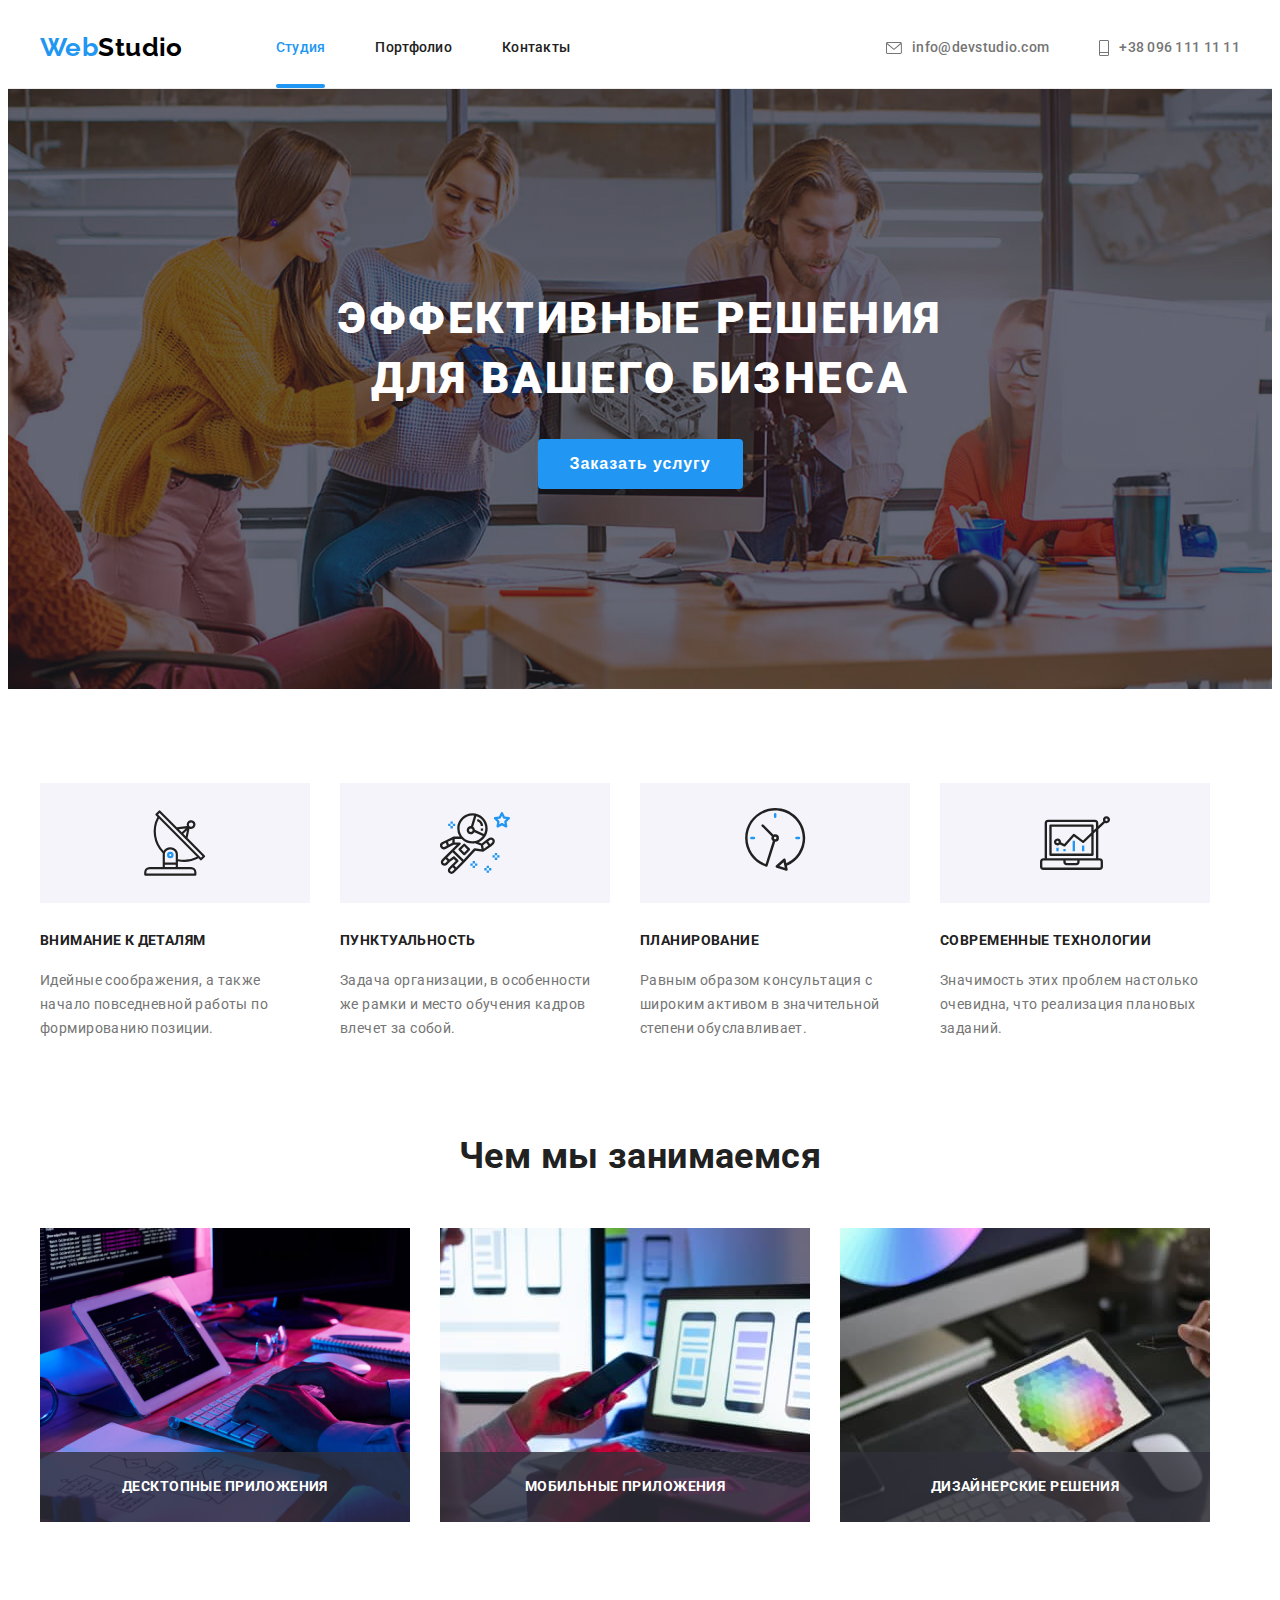
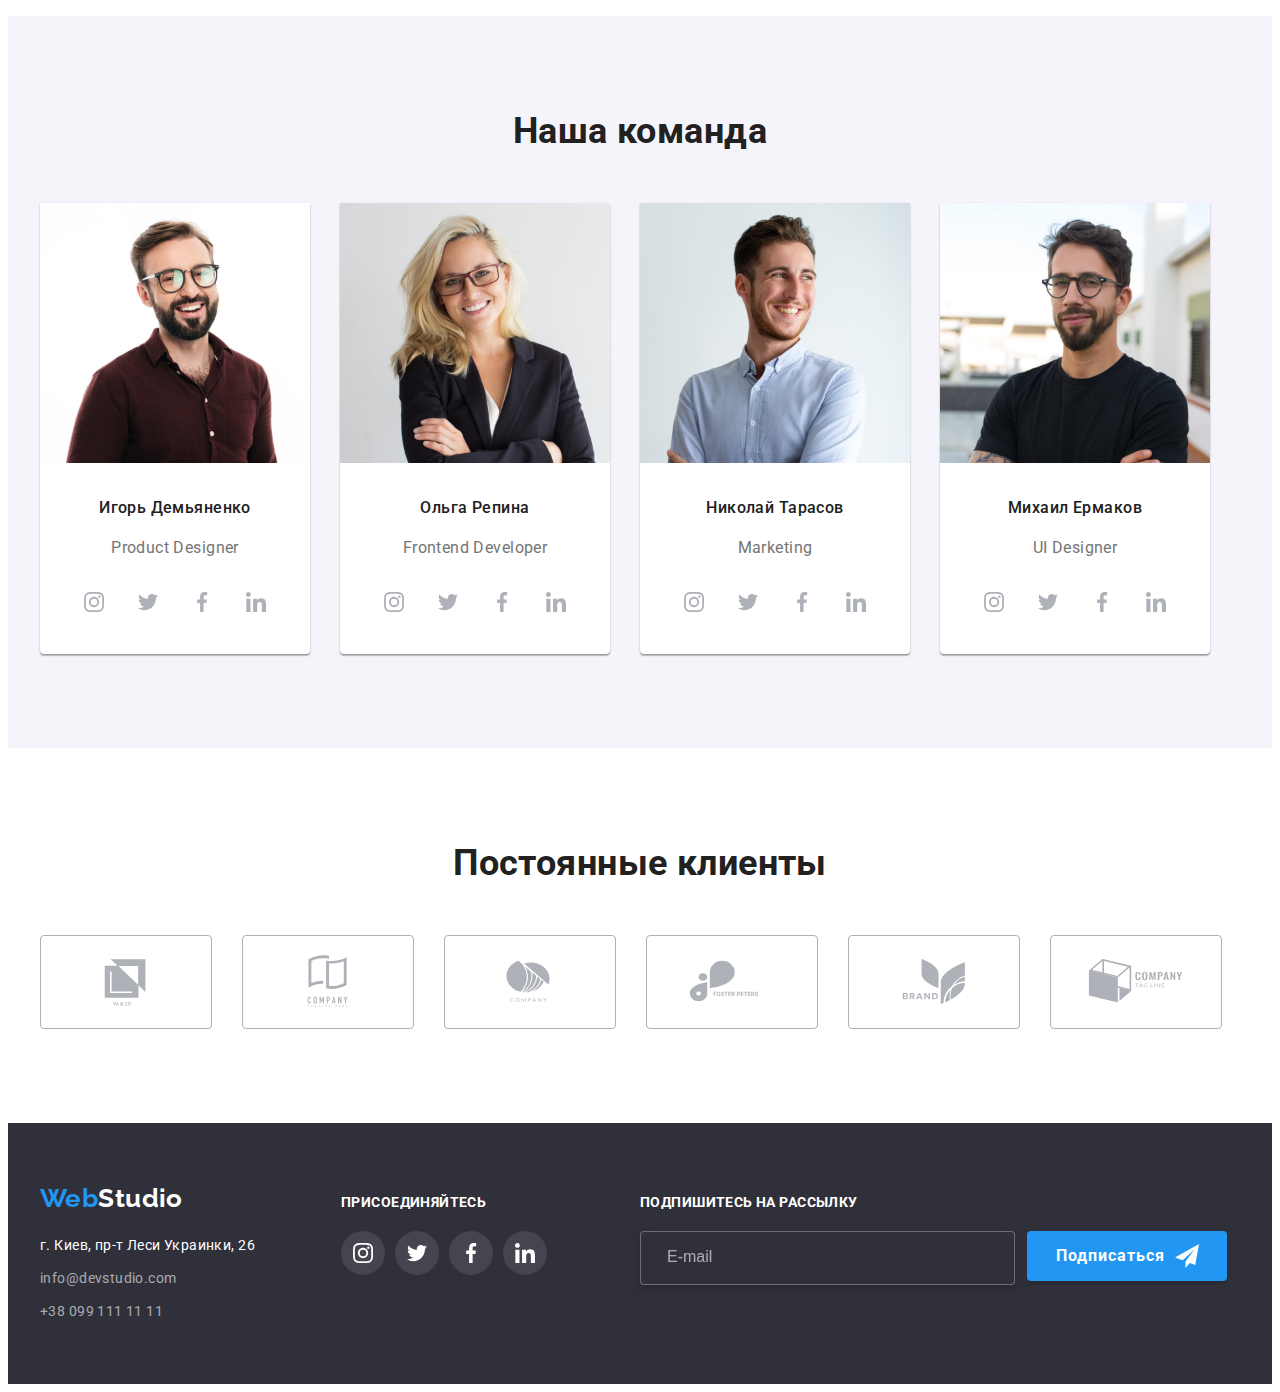
==== index.html @ 46e70fd2 "stylization of forms" ====
<!DOCTYPE html>
<html lang="ru">
<head>
    <meta charset="UTF-8">
    <meta http-equiv="X-UA-Compatible" content="IE=edge">
    <meta name="viewport" content="width=device-width, initial-scale=1.0">
    <title>WebStudio</title>
    <link rel="preconnect" href="https://fonts.googleapis.com">
    <link rel="preconnect" href="https://fonts.gstatic.com" crossorigin>
    <link href="https://fonts.googleapis.com/css2?family=Raleway:wght@700&family=Roboto:wght@400;500;700;900&display=swap" rel="stylesheet">
    <link rel="stylesheet" href="https://cdnjs.cloudflare.com/ajax/libs/modern-normalize/1.1.0/modern-normalize.min.css" integrity="sha512-wpPYUAdjBVSE4KJnH1VR1HeZfpl1ub8YT/NKx4PuQ5NmX2tKuGu6U/JRp5y+Y8XG2tV+wKQpNHVUX03MfMFn9Q==" crossorigin="anonymous" referrerpolicy="no-referrer" />
    <link rel="stylesheet" href="./css/styles.css"/>
</head>
<body data-body>
    <header>
        <div class="container">
            <div class="header-flex">
            <nav class="header-nav">
                <a href="./index.html" class="logo link"><span class="web"> Web</span><span></span class="studio">Studio</span></a>
                    <ul class="site-nav list"> 
                        <li class="item"><a href="./index.html" class="link current">Студия</a></li>
                        <li class="item"><a href="./portfolio.html" class="link">Портфолио</a></li>
                        <li class="item"><a href="" class="link">Контакты</a></li>
                    </ul>
            </nav>
                    <ul class="header-contact list">
                        <li class="item"><a href="mailto:info@devstudio.com" class="link"> <svg  class="icon-mail" width="16px" height="12px"><use href="./images/icons.svg#icon-mail"></use></svg> info@devstudio.com</a></li>
                        <li class="item"><a href="tel:+380961111111" class="link "> <svg class="icon-phon" width="10px" height="16px"><use href="./images/icons.svg#icon-phon"></use></svg> +38 096 111 11 11</a></li>
                    </ul>
            </div>
            
        </div>
            
    </header>

    <main>
        <!-- секция hero-->
        <section class="hero section overlay">
            <div class="container">
                <h1 class="hero-title">Эффективные решения для вашего бизнеса</h1>
                <button data-modal-open type="button" class="button-primary">Заказать услугу</button>
            </div>
           
        </section>

        <!-- секция особенности -->
        <section class="section specialty ">
            <!--Скрытый заголовок-->
            <div class="container">
                <h2 class="section-title">Особенности</h2>
                <ul class="list list-specialty">
                    <li class="specialty-item specialty-item-icon"><div class="specialty-box-icon"><svg class="antenna" width="65.32" height="70"><use href="./images/icons.svg#icon-antenna"></use></svg></div>
                        <h3 class="specialty-title">Внимание к деталям</h3>
                        <p class="specialty-text">Идейные соображения, а также начало повседневной работы по формированию позиции.</p>
                    </li>
                    <li class="specialty-item specialty-item-icon"><div class="specialty-box-icon"><svg width="70" height="70"><use href="./images/icons.svg#icon-astronaut"></use></svg></div>
                        <h3 class="specialty-title">Пунктуальность</h3>
                        <p class="specialty-text">Задача организации, в особенности же рамки и место обучения кадров влечет за собой.</p>
                    </li>
                    <li class="specialty-item specialty-item-icon"><div class="specialty-box-icon"><svg width="70" height="70"><use href="./images/icons.svg#icon-clock"></use></svg></div>
                        <h3 class="specialty-title">Планирование</h3>
                        <p class="specialty-text">Равным образом консультация с широким активом в значительной степени обуславливает.</p>
                    </li>
                    <li class="specialty-item specialty-item-icon"><div class="specialty-box-icon"><svg width="70" height="70"><use href="./images/icons.svg#icon-diagram"></use></svg></div>
                        <h3 class="specialty-title">Современные технологии</h3>
                        <p class="specialty-text">Значимость этих проблем настолько очевидна, что реализация плановых заданий.</p>
                    </li>
                </ul>
            </div>
        </section>

        <!-- секция Чем мы занимаемся -->
        <section class="section about">
            <div class="container">
                <h2 class="section-title">Чем мы занимаемся</h2>
                <ul class="list item-about">
                    <li class="item"> <div class="about-overlay"><img src="./images/specialty/img1.jpg" alt="Разметка сайта" width="370" height="294"><div class="about-position"><p class="text-overlay">Десктопные приложения</p></div></div></li>
                    <li class="item"> <div class="about-overlay"><img src="./images/specialty/img2.jpg" alt="Дизайн страницы для телефона" width="370" height="294"><div class="about-position"><p class="text-overlay">Мобильные приложения</p></div></div></li>
                    <li class="item"> <div class="about-overlay"><img src="./images/specialty/img3.jpg" alt="Цветовая схема" width="370" height="294"><div class="about-position"><p class="text-overlay">Дизайнерские решения</p></div></div></li>
                </ul>
            </div>    
        </section>

        <!-- секция Наша команда-->
        <section class="section team">
            <div class="container">
                <h2 class="section-title ">Наша команда</h2>
                <ul class="list item-team">
                    <li class="item team-card"> <img src="./images/collaborator/photo1.jpg" alt="Дизайнер" width="270" height="260">
                        <div class="team-name"><h3 class="team-title">Игорь Демьяненко</h3> <p class="team-text"lang="en" >Product Designer</p>
                            <ul class="list social-link-flex">
                                <li class="item-social-link">
                                    <a
                                      href=""
                                      class="link social-link"
                                      aria-label="Ссылка на instagram"
                                    >
                                      <svg class="social-icon" width="20px" height="20px">
                                        <use href="./images/icons.svg#icon-instagram"></use>
                                      </svg>
                                    </a>
                                  </li>
                                <li class="item-social-link">
                                  <a href=""
                                    class=" link social-link"
                                    aria-label="Ссылка на twitter">
                                    <svg class="social-icon" width="20px" height="20px">
                                      <use href="./images/icons.svg#icon-twitter"></use>
                                    </svg>
                                  </a>
                                </li>
                                <li class="item-social-link">
                                  <a
                                    href=""
                                    class=" link social-link"
                                    aria-label="Ссылка на facebook">
                                    <svg class="social-icon" width="20px" height="20px">
                                      <use href="./images/icons.svg#icon-facebook"></use>
                                    </svg>
                                  </a>
                                </li>
                                <li class="item-social-link">
                                  <a
                                    href=""
                                    class=" link social-link"
                                    aria-label="Ссылка на linkedin">
                                    <svg class="social-icon" width="20px" height="20px">
                                      <use href="./images/icons.svg#icon-linkedin"></use>
                                    </svg>
                                  </a></li>
                            </ul>
                        </div>
                    
                    </li>
                    <li class="item team-card"> <img src="./images/collaborator/photo2.jpg" alt="Фронтенд разработчик" width="270" height="260">
                        <div class="team-name"><h3 class="team-title">Ольга Репина</h3> <p lang="en" class="team-text">Frontend Developer</p>
                            <ul class="list social-link-flex">
                            <li class="item-social-link">
                                <a
                                  href=""
                                  class="link social-link"
                                  aria-label="Ссылка на instagram">
                                  <svg class="social-icon" width="20px" height="20px">
                                    <use href="./images/icons.svg#icon-instagram"></use>
                                  </svg>
                                </a>
                              </li>
                            <li class="item-social-link">
                              <a href=""
                                class="link social-link"
                                aria-label="Ссылка на twitter">
                                <svg class="social-icon" width="20px" height="20px">
                                  <use href="./images/icons.svg#icon-twitter"></use>
                                </svg>
                              </a>
                            </li>
                            <li class="item-social-link">
                              <a
                                href=""
                                class="link social-link"
                                aria-label="Ссылка на facebook">
                                <svg class="social-icon" width="20px" height="20px">
                                  <use href="./images/icons.svg#icon-facebook"></use>
                                </svg>
                              </a></li>
                            <li class="item-social-link"> 
                              <a
                                href=""
                                class="link social-link"
                                aria-label="Ссылка на linkedin">
                                <svg class="social-icon" width="20px" height="20px">
                                  <use href="./images/icons.svg#icon-linkedin"></use>
                                </svg>
                              </a></li>
                        </ul></div> 
                        </li>
                    <li class="item team-card"> <img src="./images/collaborator/photo3.jpg" alt="Маркетинг" width="270" height="260">
                        <div class="team-name"><h3 class="team-title">Николай Тарасов</h3> <p lang="en" class="team-text">Marketing</p>
                            <ul class="list social-link-flex">
                            <li class="item-social-link">
                                <a
                                  href=""
                                  class="link social-link"
                                  aria-label="Ссылка на instagram"
                                >
                                  <svg class="social-icon" width="20px" height="20px">
                                    <use href="./images/icons.svg#icon-instagram"></use>
                                  </svg>
                                </a>
                              </li>
                            <li class="item-social-link">
                              <a href=""
                                class="link social-link"
                                aria-label="Ссылка на twitter">
                                <svg class="social-icon" width="20px" height="20px">
                                  <use href="./images/icons.svg#icon-twitter"></use>
                                </svg>
                              </a></li>
                            <li class="item-social-link"><a
                                href=""
                                class="link social-link"
                                aria-label="Ссылка на facebook"
                              >
                                <svg class="social-icon" width="20px" height="20px">
                                  <use href="./images/icons.svg#icon-facebook"></use>
                                </svg>
                              </a></li>
                            <li class="item-social-link"><a
                                href=""
                                class="link social-link"
                                aria-label="Ссылка на linkedin"
                              >
                                <svg class="social-icon" width="20px" height="20px">
                                  <use href="./images/icons.svg#icon-linkedin"></use>
                                </svg>
                              </a></li>
                        </ul></div>
                        </li>
                    <li class="item team-card"> <img src="./images/collaborator/photo4.jpg" alt="Дизайнер пользовательского интерфейса" width="270" height="260">
                        <div class="team-name"><h3 class="team-title">Михаил Ермаков</h3> <p lang="en" class="team-text">UI Designer</p>
                            <ul class="list social-link-flex">
                            <li class="item-social-link">
                                <a
                                  href=""
                                  class="link social-link"
                                  aria-label="Ссылка на instagram"
                                >
                                  <svg class="social-icon" width="20px" height="20px">
                                    <use href="./images/icons.svg#icon-instagram"></use>
                                  </svg>
                                </a>
                              </li>
                            <li class="item-social-link"><a href=""
                                class="link social-link"
                                aria-label="Ссылка на twitter"
                              >
                                <svg class="social-icon" width="20px" height="20px">
                                  <use href="./images/icons.svg#icon-twitter"></use>
                                </svg>
                              </a></li>
                            <li class="item-social-link"><a
                                href=""
                                class="link social-link"
                                aria-label="Ссылка на facebook">
                                <svg class="social-icon" width="20px" height="20px">
                                  <use href="./images/icons.svg#icon-facebook"></use>
                                </svg>
                              </a></li>
                            <li class="item-social-link">
                              <a
                                href=""
                                class="link social-link"
                                aria-label="Ссылка на linkedin">
                                <svg class="social-icon" width="20px" height="20px">
                                  <use href="./images/icons.svg#icon-linkedin"></use>
                                </svg>
                              </a></li>
                        </ul> </div>
                        </li>
                </ul>
            </div>
            
        </section>

        <!-- секция Постоянные клиенты-->
    <section class="section">
      <div class="container">
          <h2 class="section-title"> Постоянные клиенты </h2>
              <ul class="list client">
                  <li class="item"><a href="" class="client-logo"><svg class="icon-logo link" width="106px" height="60px"><use href="./images/icons.svg#icon-logo1"></use></svg></a></li>
                  <li class="item"><a href="" class="client-logo"><svg class="icon-logo link" width="106px" height="60px"><use href="./images/icons.svg#icon-logo2"></use></svg></a></li>
                  <li class="item"><a href="" class="client-logo"><svg class="icon-logo link" width="106px" height="60px"><use href="./images/icons.svg#icon-logo3"></use></svg></a></li>
                  <li class="item"><a href="" class="client-logo"><svg class="icon-logo link" width="106px" height="60px"><use href="./images/icons.svg#icon-logo4"></use></svg></a></li>
                  <li class="item"><a href="" class="client-logo"><svg class="icon-logo link" width="106px" height="60px"><use href="./images/icons.svg#icon-logo5"></use></svg></a></li>
                  <li class="item"><a href="" class="client-logo"><svg class="icon-logo link" width="106px" height="60px"><use href="./images/icons.svg#icon-logo6"></use></svg></a></li>
              </ul>
      </div>
    </section>
    </main>

        <!--footer-->
    <footer class="footer">
      <div class="container footer-figuration">
      <div class="box-contact">
          <a href="./index.html" class="logo link"><span class="web">Web</span><span class="studio">Studio</span></a>
          <address>
              <ul class="list footer-contact">
                  <li class="item">
                      <a href="https://goo.gl/maps/piqngm7oDQpEDh6u6" target="_blank" rel="noopener nofollow noreferrer" class="link address">г. Киев, пр-т Леси Украинки, 26</a>
                  </li>
                  <li class="item">
                      <a href="mailto:info@devstudio.com" class="link link-contact">info@devstudio.com</a>
                  </li>
                  <li class="item">
                      <a href="tel:+380991111111" class="link link-contact">+38 099 111 11 11</a>
                  </li>
              </ul>
          </address>
      </div>
              <!--join-->
              <div class="join">
                <p class="join-title">присоединяйтесь</p>
                <ul class="list join-social-link">
                  <li class="item">
                    <a
                      href=""
                      class="link footer-social-link"
                      aria-label="Ссылка на instagram">
                        <svg class="footer-social-icon" width="20px" height="20px">
                          <use href="./images/icons.svg#icon-instagram"></use>
                        </svg>
                    </a>
                  </li>
                  <li class="item">
                    <a  
                    href=""
                    class="link footer-social-link"
                    aria-label="Ссылка на twitter">
                      <svg class="footer-social-icon" width="20px" height="20px">
                        <use href="./images/icons.svg#icon-twitter"></use>
                      </svg>
                    </a>
                  </li>
                  <li class="item">
                    <a 
                    href="" 
                    class="link footer-social-link"  
                    aria-label="Ссылка на faceboo">
                      <svg class="footer-social-icon" width="20px" height="20px">
                        <use href="./images/icons.svg#icon-facebook"></use>
                      </svg>
                    </a>
                  </li>
                  <li class="item">
                    <a 
                    href="" 
                    clasS="link footer-social-link" 
                    aria-label="Ссылка на linkedin">
                    <svg class="footer-social-icon" width="20px" height="20px">
                      <use href="./images/icons.svg#icon-linkedin"></use>
                    </svg>
                  </a>
                  </li>
                </ul>
              </div>
              <form class="footer-form">
            <div>
              <p class="title-subscribe">Подпишитесь на рассылку</p>
              <div class="footer-form-fild">
                <label for="footer-subscribe" class="footer-form-lable"></label> 
                <input id="footer-subscribe" type="email" name="email" class="footer-subscribe" placeholder="E-mail">
                <button type="submit" class=" button button-footer" ><svg class="button-footer-icon" width="24px" height="24px"><use href="./images/icons.svg#icon-icon-send"></use></svg>Подписаться</button> 
              </div>
            </div>   
              </form>  
    </footer>   

    <!--modal-->
    <div data-modal class="backdrop is-hidden">
      <div class="modal">
        <batton data-modal-close class="close"><svg class="icon-close" width="11px" height="11px"><use href="./images/icons.svg#icon-close"></use></svg></batton>
        <form class="modal-form">
          <div class="title-modal"><strong>Оставьте свои данные, мы вам перезвоним</strong></div>

          <div class="form-fild">
            <label for="user-name" class="form-lable"><span class="label-title">Имя</span></label>
            <div class="modal-position-icon">
            
            <input id="user-name" type="text" name="user-name" class="form-input">
            <svg width="12px" height="12px" class="modal-icon"><use href="./images/icons.svg#icon-user"></use></svg>
            </div>
             
          </div>

          <div class="form-fild">
            <label for="user-tel" class="form-lable"><span class="label-title">Телефон</span></label>
            <div class="modal-position-icon">
            <input id="user-tel" type="tel" name="tel" class="form-input">
            <svg width="13px" height="13px" class="modal-icon"><use href="./images/icons.svg#icon-tel"></use></svg>
            </div>
            
          </div>

          <div class="form-fild">
            <label for="user-email" class="form-lable"><span class="label-title">Почта</span></label> 
            <div class="modal-position-icon">
            <input id="user-email" type="email"name="email" class="form-input">
            <svg width="15px" height="12px" class="modal-icon"><use href="./images/icons.svg#icon-letter"></use></svg></div>
            
          </div>

          
            <label class="label-comment">
            <span class="label-title">Комментарий</span>
            <textarea placeholder="Введите текст" name="comment" class="comment"></textarea>
          </label> 
          

          <label class="form-checkbox">
              
            <input type="checkbox" name="checkbox" class="form-accept visually-hidden">
              <span class="checkbox-icon">
                <svg class="icon" width="16px" height="15px"><use href="./images/icons.svg#icon-mark"></use></svg>
              </span>
              <span class="checkbox-title">Соглашаюсь с рассылкой и принимаю <a href="" class="contract">Условия договора</a>
              </span> 
          </label>
          <button type="submit" class="button modal-form-button">Отправить</button>
        
    </form>
    </div>
<script src="./js/modal.js"></script>
</body>
</html>
---- css/styles.css ----
/*основной цвет текста #212121*/
/*вторичный цвет текста #757575*/
/*акцент #2196F3*/
/*белый #FFFFFF*/
/* #FFFFFF 60 %*/
/*фон #2F303A*/
/* backgraund #FFFFFF*/
/* секция команда #F5F4FA*/

:root {
  --primary-text-color: #212121;
  --accent-color: #2196f3;
  --text-color: #757575;
  --text-white-color: #ffffff;
  --primary-background-color: #ffffff;
  --secondary-background-color: #f5f4fa;
  --darck-background-color: #2f303a;
  --footer-text-accent: #ffffff99;
  --icon-color: #afb1b8;
  --animation: 250ms cubic-bezier(0.4, 0, 0.2, 1);
}

/*body*/
body {
  background-color: var(--primary-background-color);
  color: var(--primary-text-color);
  font-family: 'Roboto', sans-serif;
  letter-spacing: 0.03em;
  font-size: 14px;
}
.no-scroll {
  overflow: hidden;
}
h1,
h2,
h3,
h4,
p {
  margin: 0px;
}
.container {
  margin-left: auto;
  margin-right: auto;
  padding-left: 15px;
  padding-right: 15px;
  width: 1200px;
}

.list {
  list-style: none;
  margin: 0;
  padding: 0;
}
.link {
  text-decoration: none;
}
.visually-hidden {
  position: absolute;
  width: 1px;
  height: 1px;
  margin: -1px;
  border: 0;
  padding: 0;

  white-space: nowrap;
  clip-path: inset(100%);
  clip: rect(0 0 0 0);
  overflow: hidden;
}
.section {
  padding-bottom: 94px;
  padding-top: 94px;
}
.section .section-title {
  color: var(--primary-text-colo);
  font-weight: 700;
  font-size: 36px;
  line-height: 1.2;
  text-align: center;

  margin-top: 0px;
  margin-bottom: 50px;
}

img {
  display: block;
  max-width: 100%;
  height: auto;
}
header {
  border-bottom: 1px solid rgb(236, 236, 236);
}
.header-flex {
  display: flex;
}

.header-nav {
  display: flex;
  align-items: center;
}
.header-nav .logo {
  padding-top: 24px;
  padding-bottom: 25px;
  margin-right: 93px;
}
/*logo*/

.logo .web {
  color: var(--accent-color);
}
.logo .studio {
  color: var(--primary-text-color);
}
.logo {
  display: block;
  font-family: Raleway, sans-serif;
  font-weight: 700;
  font-size: 26px;
  line-height: 1.2;
  color: #000000;
}

/*site-nave*/
.site-nav {
  display: flex;
}

.site-nav .item:not(:last-child) {
  margin-right: 50px;
}

.site-nav .link {
  transition: color var(--animation);
  position: relative;

  color: var(--primary-text-color);
  display: block;
  padding-top: 32px;
  padding-bottom: 32px;

  font-weight: 500;
  line-height: 1.14;
  letter-spacing: 0.02em;
}

.site-nav .link:hover,
.site-nav .link:focus {
  color: var(--accent-color);
}
.site-nav .link.current {
  color: var(--accent-color);
}
.site-nav .link.current::after {
  content: '';
  position: absolute;
  left: 0px;
  bottom: 0px;
  display: block;
  width: 100%;
  height: 4px;
  background-color: var(--accent-color);
  border-radius: 2px;
}

/*header-contact*/
.header-contact {
  display: flex;
  margin-left: auto;
}
.header-contact .item:not(:first-child) {
  margin-left: 50px;
}

.header-contact .link {
  color: var(--text-color);
  display: flex;

  padding-top: 32px;
  padding-bottom: 32px;

  font-weight: 500;
  line-height: 1.14;
  letter-spacing: 0.02em;
  align-items: center;
  transition: color var(--animation);
}
.header-contact .link:hover,
.header-contact .link:focus {
  color: var(--accent-color);
}

.icon-mail,
.icon-phon {
  fill: currentColor;
  margin-right: 10px;
}
/*hero*/
.hero {
  padding: 200px 0px;
  background-color: var(--darck-background-color);

  text-align: center;
}
.overlay {
  max-width: 1600px;
  margin-left: auto;
  margin-right: auto;

  background-repeat: no-repeat;
  background-position: center;
  background-size: cover;
  background-image: linear-gradient(#2f303a66, #2f303a66), url(../images/hero/Img.jpg);
}
.hero-title {
  color: var(--text-white-color);
  font-style: normal;
  font-weight: 900;
  font-size: 44px;
  line-height: 1.36;

  letter-spacing: 0.06em;
  text-transform: uppercase;

  margin-top: 0px;
  margin-bottom: 30px;
  width: 696px;
  margin-right: auto;
  margin-left: auto;
}

/*button*/
.button {
  background-color: var(--secondary-background-color);
  cursor: pointer;

  padding: 6px 22px;

  border: none;
  border-radius: 4px;

  font-family: 'Roboto', sans-serif;
  color: var(--primary-text-color);
  font-weight: 500;
  font-size: 16px;
  line-height: 1.63;
  transition: color var(--animation), background-color var(--animation), box-shadow var(--animation);
}

.button:hover,
.button:focus {
  color: var(--text-white-color);
  background-color: var(--accent-color);
}

.list-button {
  display: flex;
  justify-content: center;
  margin-bottom: 50px;
}

.button-item:not(:last-child) {
  margin-right: 8px;
}

.button.active {
  color: var(--text-white-color);
  background-color: var(--accent-color);
}
.button:hover {
  box-shadow: 0px 3px 1px rgba(0, 0, 0, 0.1), 0px 1px 2px rgba(0, 0, 0, 0.08),
    0px 2px 2px rgba(0, 0, 0, 0.12);
  border-radius: 4px;
}
.button-primary {
  background-color: var(--accent-color);
  color: var(--text-white-color);

  font-weight: 700;
  font-size: 16px;
  line-height: 1.88;
  letter-spacing: 0.06em;

  padding: 10px 32px;
  border: none;
  border-radius: 4px;
  cursor: pointer;
}

/*specialty*/
.list-specialty {
  display: flex;
}

.specialty-item {
  width: 270px;
  margin-right: 30px;
}
.specialty-item:last-child {
  margin-right: 0px;
}

.specialty .section-title {
  position: absolute;
  width: 1px;
  height: 1px;
  margin: -1px;
  border: 0;
  padding: 0;

  white-space: nowrap;
  clip-path: inset(100%);
  clip: rect(0 0 0 0);
  overflow: hidden;
}

.specialty .specialty-title {
  color: var(--primary-text-color);

  font-size: 14px;
  font-weight: 700;
  line-height: 1.14;
  text-transform: uppercase;

  margin-top: 0;
  margin-bottom: 20px;
}
.specialty-text {
  color: var(--text-color);

  line-height: 1.71;
  margin-top: 0;
  margin-bottom: 0;
}
.specialty-box-icon {
  display: flex;
  align-items: center;
  justify-content: center;
  width: 270px;
  height: 120px;
  background-color: var(--secondary-background-color);
  margin-bottom: 30px;
}
.antenna {
  align-items: center;
}

/*about*/
.about {
  padding-top: 0px;
}
.item-about {
  display: flex;
}
.item-about .item {
  margin-right: 30px;
}
.item-about .item:last-child {
  margin-right: 0px;
}

.about-overlay {
  position: relative;
}

.item-about .about-position {
  position: absolute;
  bottom: 0px;
  left: 0px;
  display: flex;
  align-items: center;
  justify-content: center;

  background-color: rgba(47, 48, 58, 0.8);
  width: 100%;
  height: 70px;
}

.item-about .text-overlay {
  font-weight: 700;
  text-transform: uppercase;
  line-height: 1.14;
  color: var(--text-white-color);
}
/*team*/
.team {
  background-color: var(--secondary-background-color);
}
.list.item-team {
  display: flex;
}
.item-team .item {
  margin-right: 30px;
  box-shadow: 0px 1px 3px rgba(0, 0, 0, 0.12), 0px 1px 1px rgba(0, 0, 0, 0.14),
    0px 2px 1px rgba(0, 0, 0, 0.2);
  border-radius: 0px 0px 4px 4px;
}
.item-team .item:last-child {
  margin-right: 0px;
}

.team-title {
  color: var(--primary-text-color);

  font-weight: 500;
  font-size: 16px;
  line-height: 1.9;
  text-align: center;
  padding: 0px;
  margin-bottom: 10px;
}

.team-text {
  color: var(--text-color);

  font-size: 16px;
  line-height: 1.9;
  text-align: center;
  padding: 0px;
  margin-bottom: 16px;
}
.team-name {
  padding: 30px 0px;
}
.team-card {
  background-color: var(--primary-background-color);
}
.social-link-flex {
  display: flex;
  justify-content: center;
}
.item-social-link {
  margin-right: 10px;
}
.item-social-link:last-child {
  margin-right: 0px;
}
.social-icon {
  fill: var(--icon-color);
  transition: fill var(--animation);
}

.social-link {
  display: flex;
  align-items: center;
  justify-content: center;
  width: 44px;
  height: 44px;
  border-radius: 50%;
  margin-right: 10px;
  transition: background-color var(--animation);
}
.social-link:last-child {
  margin-right: 0px;
}

.social-link:hover,
.social-link:focus {
  background-color: var(--accent-color);
}
.social-link:hover .social-icon,
.social-link:focus .social-icon {
  fill: var(--primary-background-color);
}

/*Clients*/
.client {
  display: flex;
}
.client .item {
  margin-right: 30px;
}
.client .item:last-child {
  margin-right: 0px;
}
.icon-logo {
  fill: var(--icon-color);
  transition: fill var(--animation);
}
.client-logo {
  display: flex;
  align-items: center;
  justify-content: center;
  width: 170px;
  height: 92px;
  border: 1px solid var(--icon-color);
  border-radius: 4px;
  cursor: pointer;
  transition: border var(--animation);
}

.client-logo:hover,
.client-logo:focus {
  border: 1px solid var(--accent-color);
}
.client-logo:hover .icon-logo,
.client-logo:focus .icon-logo {
  fill: var(--accent-color);
}

/*footer*/
.footer {
  background-color: var(--darck-background-color);
  padding: 60px 0px;
}
.footer .logo {
  margin-bottom: 20px;
}
.footer .logo .web {
  color: var(--accent-color);
}
.footer .logo .studio {
  color: var(--text-white-color);
}
.footer-contact .link {
  color: var(--footer-text-accent);
  font-style: normal;
  font-weight: 400;
  line-height: 1.7;
}
.footer-contact .address {
  color: var(--text-white-color);

  font-style: normal;
  font-weight: 400;

  line-height: 1.7;
}

.footer-contact .link-contact {
  transition: color var(--animation);
}

.footer-contact .link-contact:hover,
.footer-contact .link-contact:focus {
  color: var(--accent-color);
}

.footer .conteiner {
  padding-top: 60px;
  padding-bottom: 60px;
}

.footer-contact .item:not(:last-child) {
  margin-bottom: 9px;
}
.box-contact {
  width: 231px;
  margin-right: 70px;
}

.join {
  margin-right: 93px;
}
.join-social-link {
  display: flex;
}

.footer-figuration {
  display: flex;
  align-items: baseline;
}

.join-title {
  line-height: 1.14;
  text-transform: uppercase;
  color: var(--text-white-color);
  margin-bottom: 20px;
  font-weight: 700;
}
.join-social-link .item {
  margin-right: 10px;
}
.join-social-link .item:last-child {
  margin-right: 0px;
}
.footer-social-link {
  display: flex;
  align-items: center;
  justify-content: center;
  width: 44px;
  height: 44px;
  border-radius: 50%;

  background-color: #ffffff1a;
  cursor: pointer;
  transition: background-color var(--animation);
}

.footer-social-link:hover,
.footer-social-link:focus {
  background-color: var(--accent-color);
}
.footer-social-icon {
  fill: var(--text-white-color);
}
.footer-form {
  display: flex;
  margin-right: 0;
}
.footer-form-fild {
  display: flex;
  margin-bottom: 0px;
}

.title-subscribe {
  font-weight: 700;
  line-height: 1.14;
  text-transform: uppercase;
  color: var(--text-white-color);
  margin-bottom: 20px;
}
.footer-subscribe {
  width: 358px;
  height: 50px;
  background-color: var(--darck-background-color);
  border: 1px solid rgba(255, 255, 255, 0.3);
  filter: drop-shadow(0px 4px 4px rgba(0, 0, 0, 0.15));
  border-radius: 4px;
  margin-right: 12px;
  padding-left: 10px;
  padding-right: 5px;
}
.footer-subscribe::placeholder {
  width: 47px;
  height: 20px;

  font-weight: 400;
  font-size: 16px;
  line-height: 1.25;
  align-items: center;

  padding-left: 16px;

  color: rgba(255, 255, 255, 0.6);
}

.button-footer {
  position: relative;

  border-radius: 4px;
  border: none;
  background-color: var(--accent-color);
  color: var(--text-white-color);
  height: 50px;

  font-weight: 700;
  font-size: 16px;
  line-height: 1.88;
  letter-spacing: 0.06em;

  padding: 10px 62px 10px 29px;
  box-shadow: 0px 4px 4px rgba(0, 0, 0, 0.15);
  cursor: pointer;
}
.button-footer-icon {
  position: absolute;
  top: 13px;
  right: 28px;
}
/*modal*/
.backdrop {
  position: fixed;
  top: 0;
  left: 0;
  width: 100%;
  height: 100%;
  background-color: rgba(0, 0, 0, 0.2);
  transition: opacity 250ms cubic-bezier(0.44, 1.09, 1, 0.33),
    visibility 250ms cubic-bezier(0.44, 1.09, 1, 0.33);

  opacity: 1;
  visibility: visible;
  pointer-events: initial;
}
.backdrop.is-hidden {
  opacity: 0;
  pointer-events: none;
  visibility: hidden;
}

.modal {
  position: absolute;
  top: 50%;
  left: 50%;
  transform: translate(-50%, -50%);

  width: 528px;
  height: 581px;

  background-color: var(--primary-background-color);
  box-shadow: 0px 1px 3px rgba(0, 0, 0, 0.12), 0px 1px 1px rgba(0, 0, 0, 0.14),
    0px 2px 1px rgba(0, 0, 0, 0.2);
  border-radius: 4px;
}
.close {
  position: absolute;
  display: flex;
  align-items: center;
  justify-content: center;
  top: 8px;
  right: 8px;
  width: 30px;
  height: 30px;
  border-radius: 50%;

  fill: rgba(0, 0, 0, 1);
  border: 1px solid rgba(0, 0, 0, 0.1);
  cursor: pointer;
  transition: fill var(--animation);
}
.close:hover {
  fill: var(--accent-color);
}
.modal-form {
  padding: 40px;
  display: block;
}
.title-modal {
  font-size: 20px;
  text-align: center;
  color: var(--primary-text-color);
  margin-bottom: 12px;
}

.label-title {
  display: inline-block;
  font-size: 12px;
  line-height: 1.17;
  letter-spacing: 0.01em;
  color: var(--text-color);
  margin-bottom: 4px;
}
.form-lable {
  margin-bottom: 55px;
}
.form-fild {
  margin-bottom: 10px;
}

.modal-position-icon {
  position: relative;
  transition: fill var(--animation);
}
.modal-icon {
  position: absolute;
  top: 50%;
  left: 15px;
  transform: translateY(-50%);
}

.form-input {
  width: 100%;
  height: 40px;
  padding-left: 42px;

  cursor: pointer;
}

.form-input,
.comment {
  border: 1px solid #21212133;
  border-radius: 4px;
  transition: border var(--animation);
}

.modal-position-icon:focus-within > .modal-icon {
  fill: var(--accent-color);
}

.modal-position-icon:hover {
  fill: var(--accent-color);
  cursor: pointer;
}

.form-input:hover {
  border: 1px solid var(--accent-color);
}

textarea {
  resize: none;
  width: 448px;
  height: 120px;
  padding: 12px 16px;
  cursor: pointer;
  margin-bottom: 20px;
}
textarea::placeholder {
  color: #75757580;
}
.form-checkbox {
  display: flex;
  align-items: center;
  justify-content: center;
  margin-bottom: 30px;
}
.checkbox-title {
  font-weight: 400;
  font-size: 14px;
  line-height: 1.71;
  color: var(--text-color);
}
.checkbox-icon {
  display: inline-flex;
  align-items: center;
  justify-content: center;
  width: 16px;
  height: 15px;
  outline: 2px solid #212121;
  outline-offset: -2px;
  border-radius: 2px;
  margin-right: 4px;

  transition: background-color var(--animation), outline var(--animation);
}
.form-accept:checked + .checkbox-icon {
  background-color: var(--accent-color);
  outline: 2px solid var(--accent-color);
  outline-offset: -2px;
}
.comment:focus,
.comment:hover {
  border: 1px solid var(--accent-color);
}
.modal-form-button {
  display: block;
  margin-left: auto;
  margin-right: auto;
  padding: 10px 56px 10px 55px;

  font-weight: 700;

  line-height: 1.88;
  align-items: center;
  text-align: center;
  letter-spacing: 0.06em;

  color: var(--text-white-color);

  background: #188ce8;
  box-shadow: 0px 4px 4px rgba(0, 0, 0, 0.15);
}
.contract {
  color: var(--accent-color);
}

/*portfolio*/
.portfolio {
  position: absolute;
  width: 1px;
  height: 1px;
  margin: -1px;
  border: 0;
  padding: 0;

  white-space: nowrap;
  clip-path: inset(100%);
  clip: rect(0 0 0 0);
  overflow: hidden;
}

.section-portfolio {
  padding-top: 94px;
  padding-bottom: 94px;
}
.list-projekt .portfolio-title {
  padding: 0px;

  color: var(--primary-text-color);
  font-weight: 700;
  font-size: 18px;
  line-height: 2;
  letter-spacing: 0.06em;
}
.list-projekt .portfolio-category {
  padding: 0px;

  color: var(--text-color);

  font-size: 16px;
  line-height: 1.86;
}

.item-projekt {
  display: block;
  margin-right: 30px;
  margin-bottom: 30px;
  border: 0px;
}
.list-projekt {
  display: flex;
  flex-wrap: wrap;
}
.item-projekt:nth-child(3n) {
  margin-right: 0;
}
.item-projekt:nth-last-child(-n + 3) {
  margin-bottom: 0;
}
.card {
  display: block;
  transition: box-shadow var(--animation);
}
.card:hover {
  box-shadow: 0px 1px 1px rgba(0, 0, 0, 0.12), 0px 4px 4px rgba(0, 0, 0, 0.06),
    1px 4px 6px rgba(0, 0, 0, 0.16);
}
.projekt-overlay {
  position: relative;
  display: flex;
  align-items: center;
  justify-content: center;
  overflow: hidden;
}
.card .text {
  position: absolute;
  top: 0;
  left: 0;
  width: 100%;
  height: 100%;
  transform: translateY(101%);
  padding: 63px 24px;
  font-size: 18px;
  line-height: 1.56;
  color: var(--text-white-color);
  background-color: rgba(33, 150, 243, 0.9);
  transition: transform var(--animation);
}

.card:focus .text,
.card:hover .text {
  transform: translateY(0%);
}

.card-body {
  padding: 20px 24px;
  border: 1px solid rgba(238, 238, 238, 1);
}
.portfolio-title {
  margin-bottom: 4px;
}
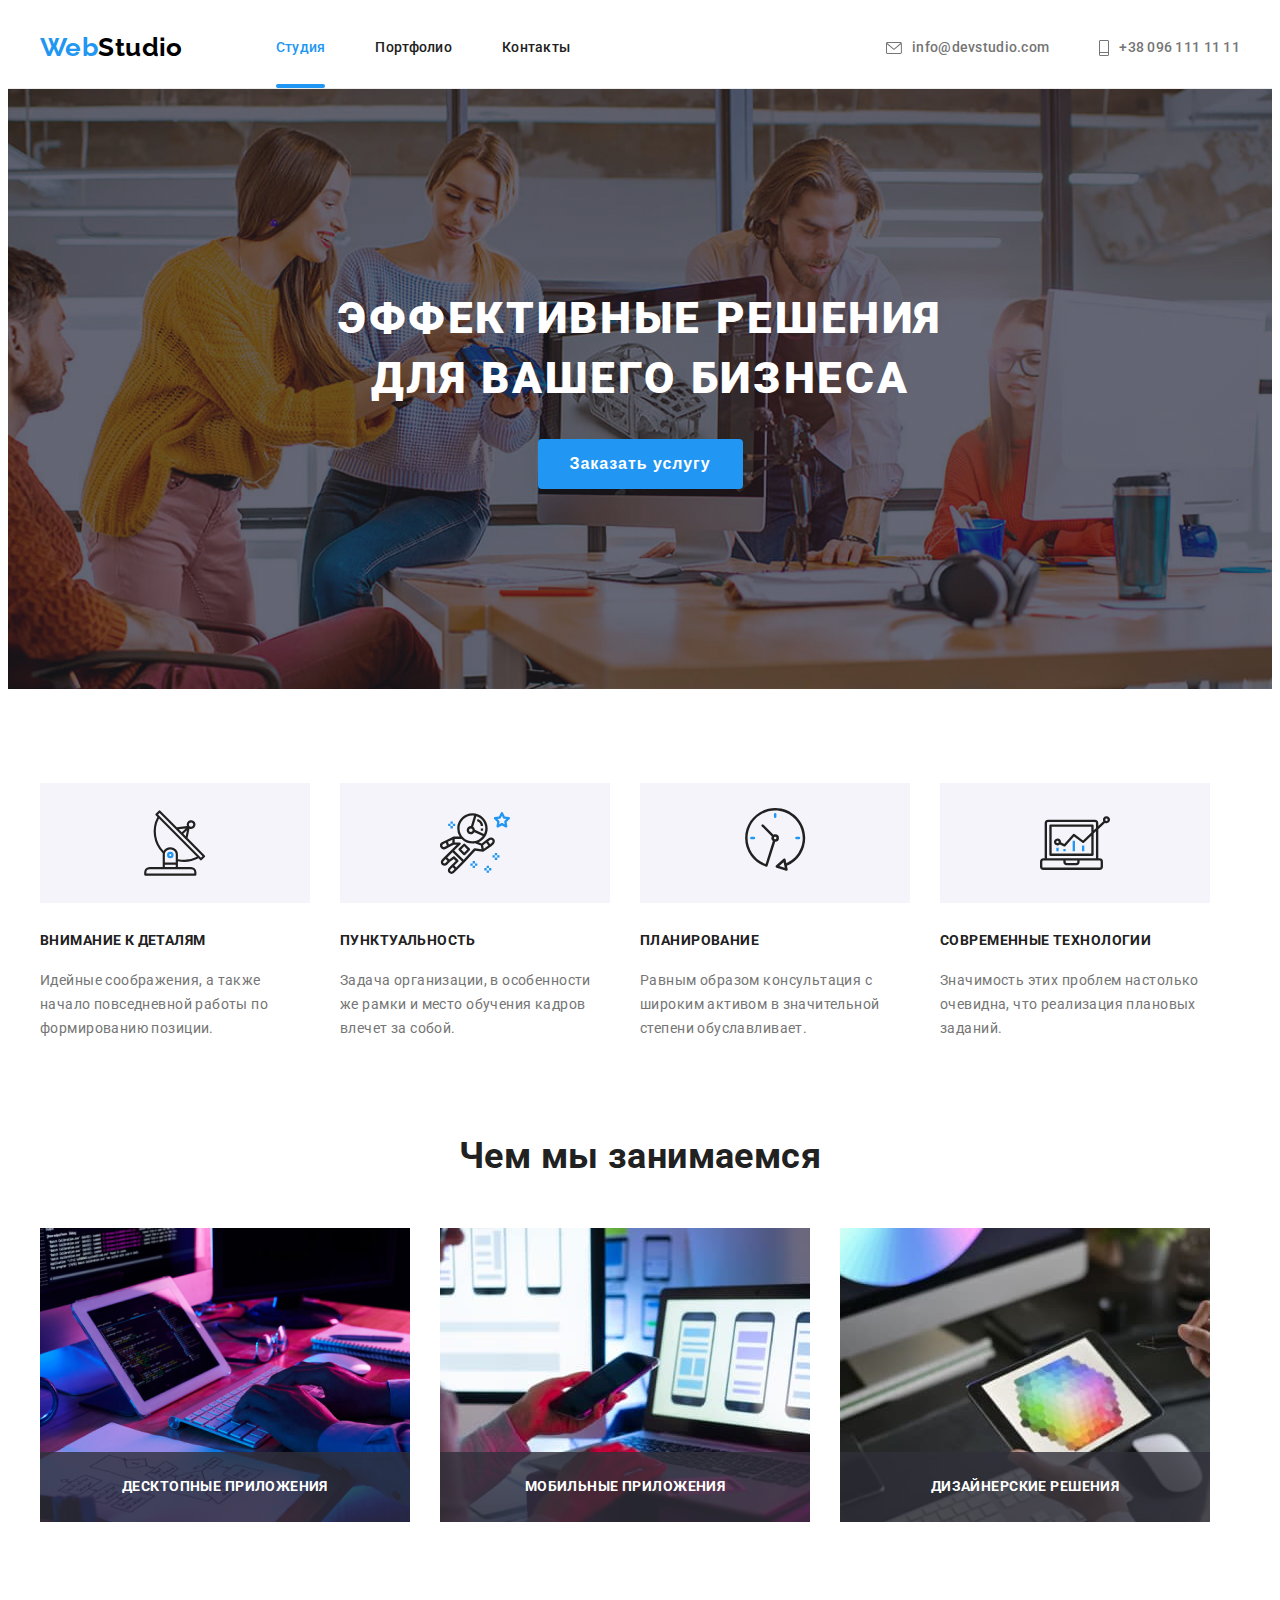
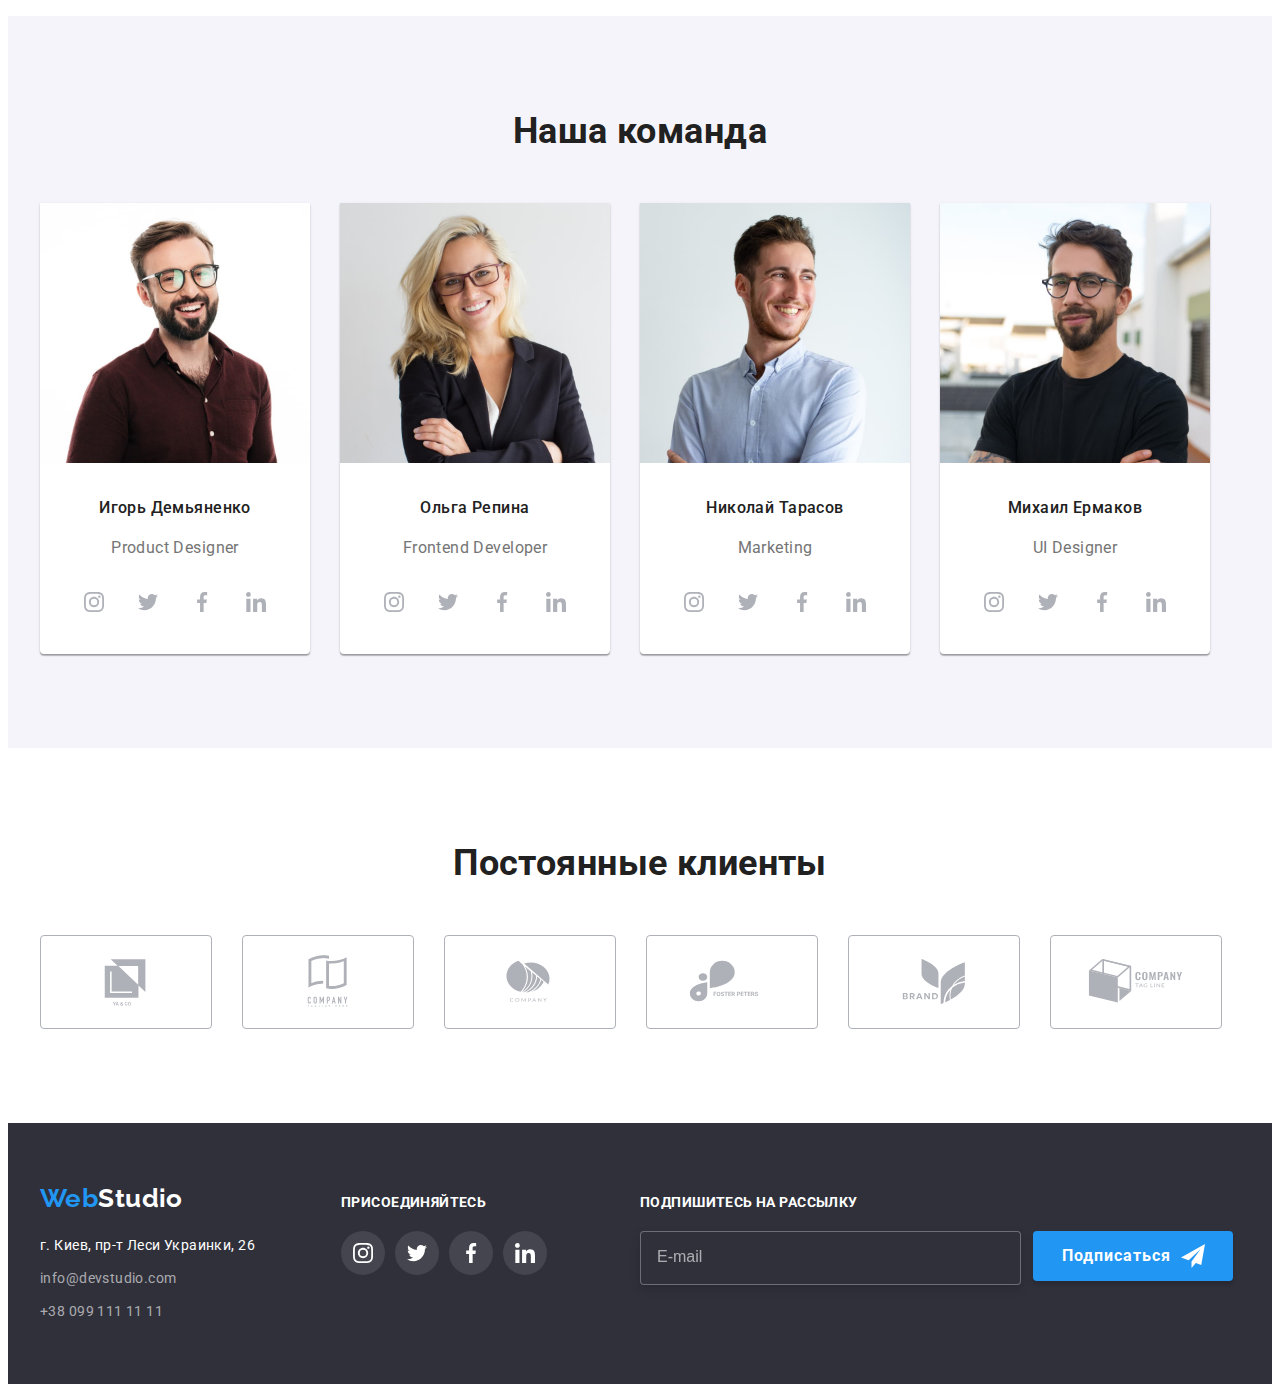
==== commit 0a23f02c: "update types of elements" ====
--- a/index.html
+++ b/index.html
@@ -358,7 +358,7 @@
     <!--modal-->
     <div data-modal class="backdrop is-hidden">
       <div class="modal">
-        <batton data-modal-close class="close"><svg class="icon-close" width="11px" height="11px"><use href="./images/icons.svg#icon-close"></use></svg></batton>
+        <button data-modal-close class="close"><svg class="icon-close" width="11px" height="11px"><use href="./images/icons.svg#icon-close"></use></svg></button>
         <form class="modal-form">
           <div class="title-modal"><strong>Оставьте свои данные, мы вам перезвоним</strong></div>
 
@@ -390,9 +390,9 @@
           </div>
 
           
-            <label class="label-comment">
-            <span class="label-title">Комментарий</span>
-            <textarea placeholder="Введите текст" name="comment" class="comment"></textarea>
+          <label class="label-comment">
+          <span class="label-title-comment">Комментарий</span>
+          <textarea placeholder="Введите текст" name="comment" class="comment"></textarea>
           </label> 
           
 
--- a/css/styles.css
+++ b/css/styles.css
@@ -617,8 +617,13 @@
   filter: drop-shadow(0px 4px 4px rgba(0, 0, 0, 0.15));
   border-radius: 4px;
   margin-right: 12px;
-  padding-left: 10px;
   padding-right: 5px;
+  padding-left: 16px;
+  color: var(--text-white-color);
+  transition: border var(--animation);
+}
+.footer-subscribe:focus {
+  transition: border var(--animation);
 }
 .footer-subscribe::placeholder {
   width: 47px;
@@ -628,8 +633,6 @@
   font-size: 16px;
   line-height: 1.25;
   align-items: center;
-
-  padding-left: 16px;
 
   color: rgba(255, 255, 255, 0.6);
 }
@@ -684,9 +687,9 @@
   left: 50%;
   transform: translate(-50%, -50%);
 
-  width: 528px;
-  height: 581px;
-
+  min-width: 528px;
+  min-height: 581px;
+  padding: 40px;
   background-color: var(--primary-background-color);
   box-shadow: 0px 1px 3px rgba(0, 0, 0, 0.12), 0px 1px 1px rgba(0, 0, 0, 0.14),
     0px 2px 1px rgba(0, 0, 0, 0.2);
@@ -702,17 +705,18 @@
   width: 30px;
   height: 30px;
   border-radius: 50%;
+  background-color: transparent;
 
   fill: rgba(0, 0, 0, 1);
   border: 1px solid rgba(0, 0, 0, 0.1);
   cursor: pointer;
   transition: fill var(--animation);
 }
-.close:hover {
+.close:hover,
+.close:focus {
   fill: var(--accent-color);
 }
 .modal-form {
-  padding: 40px;
   display: block;
 }
 .title-modal {
@@ -721,71 +725,80 @@
   color: var(--primary-text-color);
   margin-bottom: 12px;
 }
-
 .label-title {
-  display: inline-block;
+  display: block;
+  font-size: 12px;
+  line-height: 1.16;
+  letter-spacing: 0.01em;
+  color: var(--text-color);
+}
+.form-lable {
+  display: block;
+  margin-bottom: 4px;
+  font-size: 12px;
+  line-height: 1.16;
+  letter-spacing: 0.01em;
+  color: var(--text-color);
+}
+.form-fild {
+  margin-bottom: 10px;
+}
+
+.modal-position-icon {
+  position: relative;
+}
+.modal-icon {
+  position: absolute;
+  top: 50%;
+  left: 15px;
+  transform: translateY(-50%);
+  transition: fill var(--animation);
+}
+
+.form-input {
+  display: block;
+  width: 100%;
+  height: 40px;
+  padding-left: 42px;
+  border: 1px solid #21212133;
+  border-radius: 4px;
+  transition: border var(--animation);
+  cursor: pointer;
+}
+
+.modal-position-icon:focus-within > .modal-icon {
+  fill: var(--accent-color);
+  border: 1px solid var(--accent-color);
+  cursor: pointer;
+}
+
+textarea {
+  display: block;
+  resize: none;
+  width: 100%;
+  height: 120px;
+  padding: 12px 16px;
+  cursor: pointer;
+}
+textarea::placeholder {
+  color: #75757580;
+}
+
+.label-title-comment {
+  display: block;
   font-size: 12px;
   line-height: 1.17;
   letter-spacing: 0.01em;
   color: var(--text-color);
   margin-bottom: 4px;
 }
-.form-lable {
-  margin-bottom: 55px;
-}
-.form-fild {
-  margin-bottom: 10px;
-}
-
-.modal-position-icon {
-  position: relative;
-  transition: fill var(--animation);
-}
-.modal-icon {
-  position: absolute;
-  top: 50%;
-  left: 15px;
-  transform: translateY(-50%);
-}
-
-.form-input {
-  width: 100%;
-  height: 40px;
-  padding-left: 42px;
-
-  cursor: pointer;
-}
-
-.form-input,
+.label-comment {
+  margin-bottom: 20px;
+}
 .comment {
   border: 1px solid #21212133;
   border-radius: 4px;
   transition: border var(--animation);
-}
-
-.modal-position-icon:focus-within > .modal-icon {
-  fill: var(--accent-color);
-}
-
-.modal-position-icon:hover {
-  fill: var(--accent-color);
-  cursor: pointer;
-}
-
-.form-input:hover {
-  border: 1px solid var(--accent-color);
-}
-
-textarea {
-  resize: none;
-  width: 448px;
-  height: 120px;
-  padding: 12px 16px;
-  cursor: pointer;
-  margin-bottom: 20px;
-}
-textarea::placeholder {
-  color: #75757580;
 }
 .form-checkbox {
   display: flex;
@@ -817,8 +830,7 @@
   outline: 2px solid var(--accent-color);
   outline-offset: -2px;
 }
-.comment:focus,
-.comment:hover {
+.comment:focus {
   border: 1px solid var(--accent-color);
 }
 .modal-form-button {
